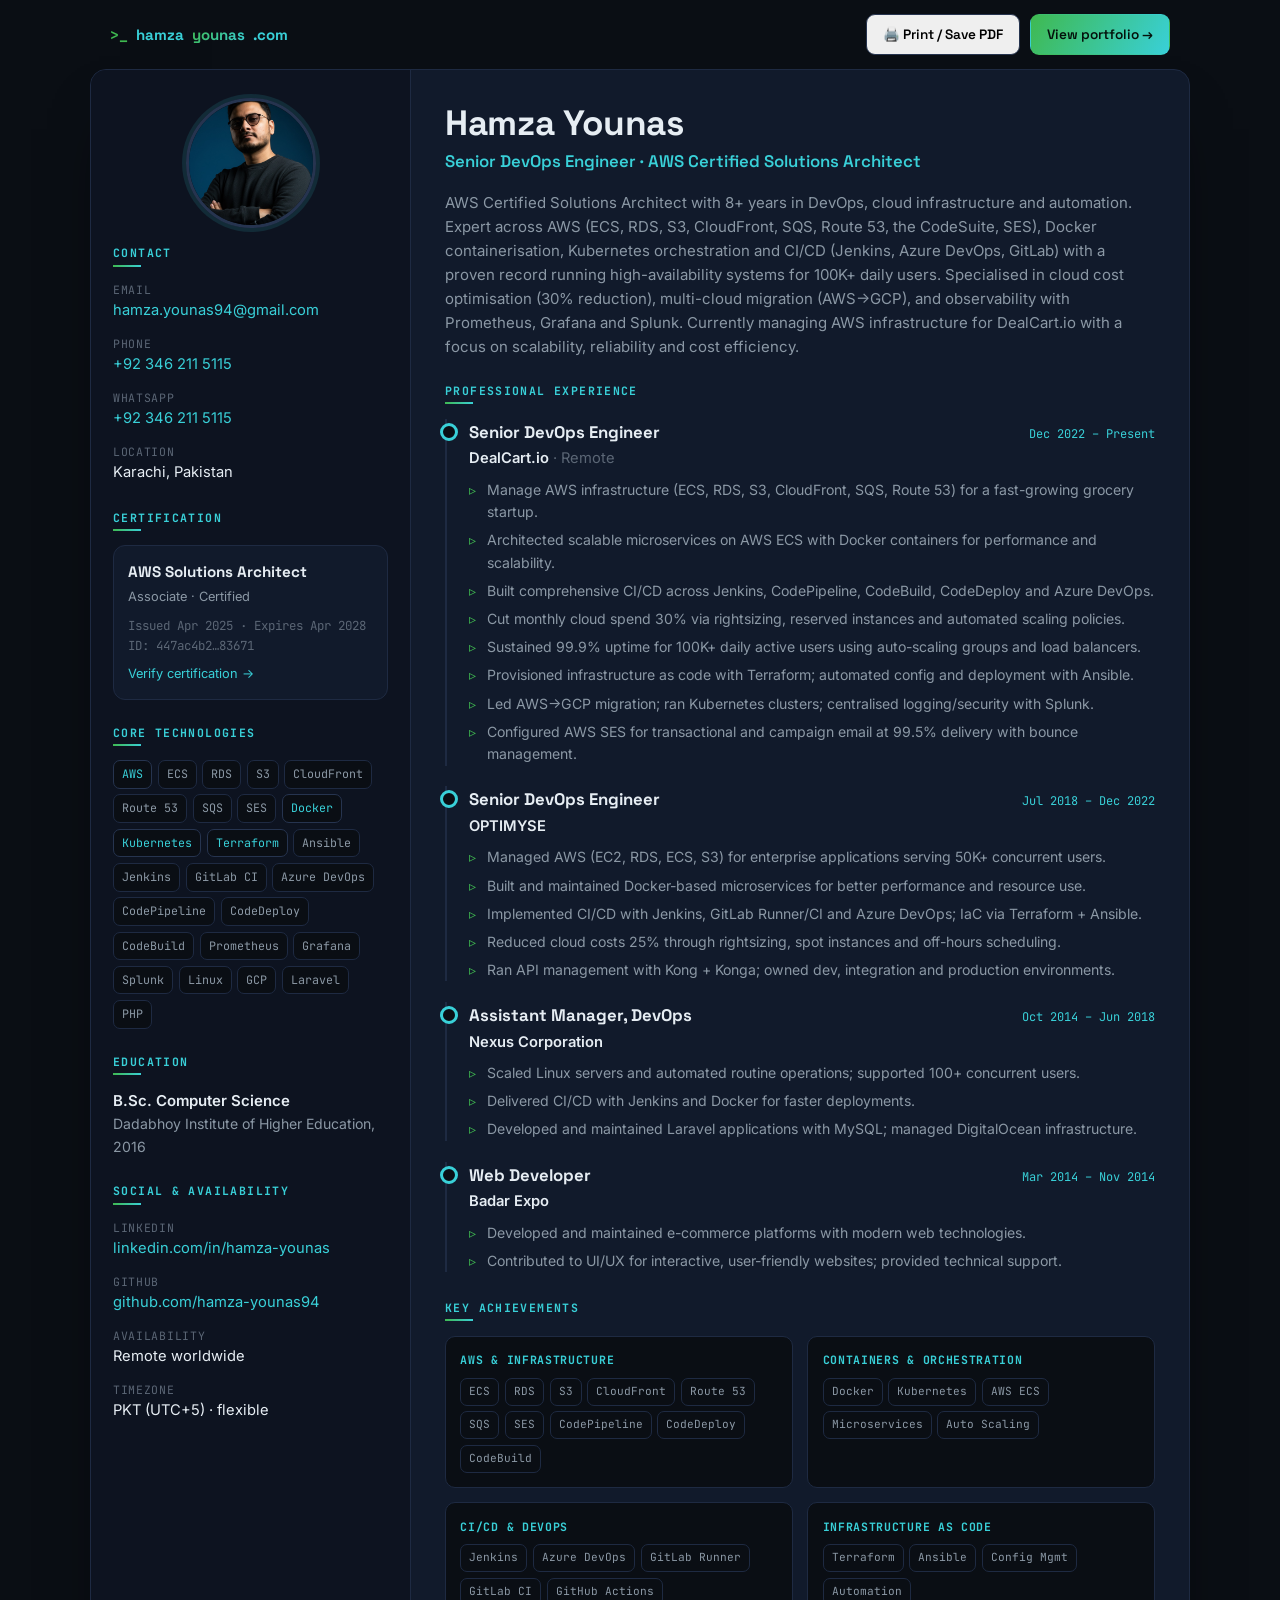
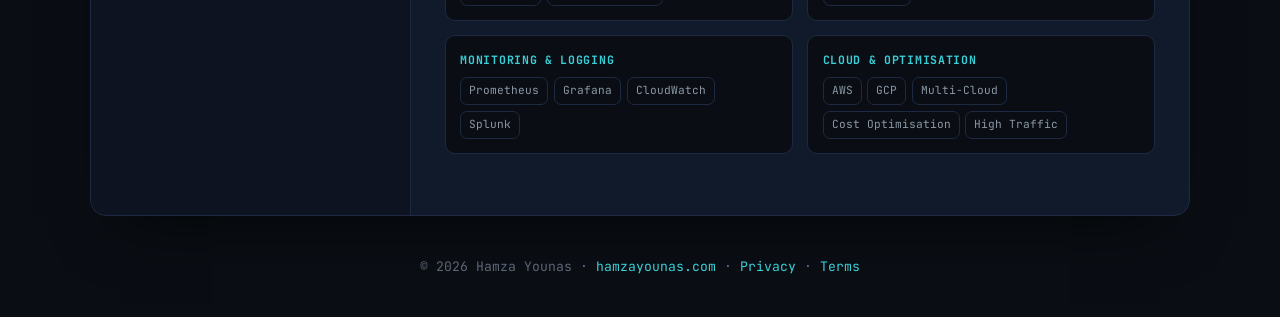
==== dev/index.html @ 01f4c27d "Portfolio (hamzayounas.com) + redesigned CV (hamzayounas.dev) Static dark DevOps-themed personal sit" ====
<!DOCTYPE html>
<html lang="en">
<head>
<meta charset="utf-8" />
<meta name="viewport" content="width=device-width, initial-scale=1" />
<title>Hamza Younas — CV · Senior DevOps Engineer</title>
<meta name="description" content="Curriculum Vitae of Hamza Younas — Senior DevOps Engineer & AWS Certified Solutions Architect. 8+ years in cloud infrastructure, CI/CD, Kubernetes and automation." />
<meta name="author" content="Hamza Younas" />
<link rel="canonical" href="https://hamzayounas.dev/" />
<link rel="icon" href="data:image/svg+xml,%3Csvg xmlns='http://www.w3.org/2000/svg' viewBox='0 0 64 64'%3E%3Crect width='64' height='64' rx='14' fill='%230a0e14'/%3E%3Ctext x='10' y='44' font-family='monospace' font-size='30' font-weight='700' fill='%2339d0d8'%3E&gt;_%3C/text%3E%3C/svg%3E" type="image/svg+xml" />
<link rel="preconnect" href="https://fonts.googleapis.com" />
<link rel="preconnect" href="https://fonts.gstatic.com" crossorigin />
<link href="https://fonts.googleapis.com/css2?family=Inter:wght@400;500;600;700&family=Space+Grotesk:wght@500;600;700&family=JetBrains+Mono:wght@400;500;700&display=swap" rel="stylesheet" />
<style>
:root{
  --bg:#0a0e14; --paper:#111a2b; --side:#0d1320; --line:#1e2a42; --line-2:#26344f;
  --ink:#e6edf3; --muted:#8b98a5; --faint:#5b6675;
  --green:#3fb950; --cyan:#39d0d8; --amber:#f0b429;
  --grad:linear-gradient(120deg,var(--green),var(--cyan));
  --mono:'JetBrains Mono',ui-monospace,Menlo,monospace;
  --sans:'Inter',-apple-system,BlinkMacSystemFont,'Segoe UI',sans-serif;
  --head:'Space Grotesk',var(--sans);
}
*{box-sizing:border-box;margin:0;padding:0}
body{background:var(--bg);color:var(--ink);font-family:var(--sans);font-size:15px;line-height:1.6;-webkit-font-smoothing:antialiased}
a{color:var(--cyan);text-decoration:none;transition:color .2s}
a:hover{color:var(--green)}
h1,h2,h3{font-family:var(--head);letter-spacing:-.01em;line-height:1.2}
.accent{background:var(--grad);-webkit-background-clip:text;background-clip:text;-webkit-text-fill-color:transparent}
strong{color:#fff;font-weight:600}

/* toolbar */
.toolbar{max-width:1100px;margin:0 auto;padding:14px 20px;display:flex;justify-content:space-between;align-items:center;gap:1rem;flex-wrap:wrap}
.toolbar .home{font-family:var(--head);font-weight:700;display:flex;align-items:center;gap:.5rem}
.toolbar .home .mk{font-family:var(--mono);color:var(--green)}
.tb-actions{display:flex;gap:.6rem}
.btn{font-family:var(--head);font-weight:600;font-size:.85rem;padding:.55rem 1rem;border-radius:9px;border:1px solid var(--line-2);cursor:pointer;transition:all .2s;display:inline-flex;align-items:center;gap:.4rem}
.btn:hover{border-color:var(--cyan);transform:translateY(-1px)}
.btn-solid{background:var(--grad);color:#04110b;border-color:transparent}

/* page */
.page{max-width:1100px;margin:0 auto 40px;background:var(--paper);border:1px solid var(--line);border-radius:16px;overflow:hidden;display:grid;grid-template-columns:320px 1fr;box-shadow:0 30px 60px -30px rgba(0,0,0,.8)}
.side{background:var(--side);border-right:1px solid var(--line);padding:28px 22px}
.main{padding:32px 34px}

/* sidebar */
.photo{display:flex;justify-content:center;margin-bottom:18px}
.photo img{width:130px;height:130px;border-radius:50%;object-fit:cover;border:3px solid var(--line-2);box-shadow:0 0 0 4px rgba(57,208,216,.12)}
.side h3,.main h2{font-family:var(--mono);font-size:.72rem;letter-spacing:.12em;text-transform:uppercase;color:var(--cyan);margin-bottom:.9rem;position:relative;padding-bottom:.4rem}
.side h3::after,.main h2::after{content:"";position:absolute;left:0;bottom:0;width:28px;height:2px;background:var(--grad)}
.side section{margin-bottom:26px}
.kv{margin-bottom:12px}
.kv .k{font-size:.72rem;color:var(--faint);text-transform:uppercase;letter-spacing:.06em;font-family:var(--mono)}
.kv .v{color:var(--ink);font-size:.92rem;word-break:break-word}
.kv .v a{word-break:break-word}

.cert{background:var(--paper);border:1px solid var(--line);border-radius:12px;padding:14px;margin-bottom:6px}
.cert .ct{font-family:var(--head);font-weight:700;font-size:.95rem}
.cert .cs{color:var(--muted);font-size:.8rem;margin:.15rem 0 .5rem}
.cert .cd{font-size:.78rem;color:var(--faint);font-family:var(--mono)}
.cert a{font-size:.8rem;display:inline-block;margin-top:.5rem}

.taglist{display:flex;flex-wrap:wrap;gap:.35rem}
.taglist span{font-family:var(--mono);font-size:.73rem;color:var(--muted);background:var(--bg);border:1px solid var(--line);border-radius:7px;padding:.25rem .5rem}
.taglist span.hot{color:var(--cyan);border-color:var(--line-2)}

/* main */
.hero-name{font-size:2.2rem;font-weight:700;margin-bottom:.2rem}
.hero-role{font-family:var(--head);font-weight:600;color:var(--cyan);font-size:1.05rem;margin-bottom:1rem}
.summary{color:var(--muted);margin-bottom:1.6rem}
.main section{margin-bottom:1.8rem}

.job{position:relative;padding-left:22px;margin-bottom:1.3rem;border-left:2px solid var(--line)}
.job::before{content:"";position:absolute;left:-7px;top:4px;width:12px;height:12px;border-radius:50%;background:var(--bg);border:3px solid var(--cyan)}
.job:last-child{margin-bottom:0}
.job .jh{display:flex;justify-content:space-between;align-items:baseline;flex-wrap:wrap;gap:.3rem}
.job .jt{font-family:var(--head);font-weight:700;font-size:1.05rem}
.job .jw{font-family:var(--mono);font-size:.75rem;color:var(--cyan);white-space:nowrap}
.job .jc{font-weight:600;color:var(--ink);margin:.1rem 0 .5rem;font-size:.92rem}
.job .jc .loc{color:var(--faint);font-weight:400}
.job ul{list-style:none;display:flex;flex-direction:column;gap:.35rem}
.job li{color:var(--muted);font-size:.88rem;padding-left:1.1rem;position:relative}
.job li::before{content:"▹";position:absolute;left:0;color:var(--green)}

.edu-item .d{font-weight:600}
.edu-item .s{color:var(--muted);font-size:.88rem}

.ach{display:grid;grid-template-columns:1fr 1fr;gap:.9rem}
.ach .box{background:var(--bg);border:1px solid var(--line);border-radius:10px;padding:.9rem}
.ach .box h4{font-family:var(--mono);font-size:.72rem;color:var(--cyan);text-transform:uppercase;letter-spacing:.06em;margin-bottom:.5rem}
.ach .box .taglist span{font-size:.7rem}

.footer-note{max-width:1100px;margin:0 auto 40px;text-align:center;color:var(--faint);font-size:.82rem;font-family:var(--mono)}
.footer-note a{color:var(--cyan)}

@media (max-width:820px){
  .page{grid-template-columns:1fr}
  .side{border-right:0;border-bottom:1px solid var(--line)}
  .ach{grid-template-columns:1fr}
}

/* ============ PRINT (clean light A4) ============ */
@media print{
  @page{margin:12mm}
  *{-webkit-print-color-adjust:exact;print-color-adjust:exact}
  body{background:#fff;color:#1e293b;font-size:11px}
  .toolbar,.footer-note{display:none !important}
  .accent{-webkit-text-fill-color:#0f766e;color:#0f766e}
  .page{max-width:100%;margin:0;border:0;border-radius:0;box-shadow:none;background:#fff;grid-template-columns:250px 1fr}
  .side{background:#f1f5f9;border-right:1px solid #e2e8f0;padding:16px}
  .main{padding:16px 20px}
  .side h3,.main h2{color:#0f766e}
  .side h3::after,.main h2::after,.job .jt,.hero-name{background:none}
  .hero-name{color:#0f172a;-webkit-text-fill-color:#0f172a}
  .hero-role{color:#0f766e}
  .summary,.job li,.kv .v,.edu-item .s,.side .cert .cs{color:#334155}
  .kv .k,.job .jw,.side h3{color:#0f766e}
  .cert,.taglist span,.job li,.ach .box,.taglist span.hot{background:#fff !important;border-color:#e2e8f0 !important;color:#334155 !important}
  .taglist span{color:#334155 !important}
  .job{border-left-color:#cbd5e1}
  .job::before{border-color:#0f766e;background:#fff}
  .job .jc,.job .jt{color:#0f172a}
  .photo img{border-color:#cbd5e1;box-shadow:none}
  a{color:#0f766e}
}
</style>
</head>
<body>

<div class="toolbar">
  <a class="home" href="https://hamzayounas.com"><span class="mk">&gt;_</span> hamza<span class="accent">younas</span>.com</a>
  <div class="tb-actions">
    <button class="btn" onclick="window.print()">🖨️ Print / Save PDF</button>
    <a class="btn btn-solid" href="https://hamzayounas.com">View portfolio →</a>
  </div>
</div>

<div class="page">
  <!-- ===== SIDEBAR ===== -->
  <aside class="side">
    <div class="photo"><img src="hamza.jpeg" alt="Hamza Younas" /></div>

    <section>
      <h3>Contact</h3>
      <div class="kv"><div class="k">Email</div><div class="v"><a href="mailto:hamza.younas94@gmail.com">hamza.younas94@gmail.com</a></div></div>
      <div class="kv"><div class="k">Phone</div><div class="v"><a href="tel:+923462115115">+92 346 211 5115</a></div></div>
      <div class="kv"><div class="k">WhatsApp</div><div class="v"><a href="https://wa.me/923462115115">+92 346 211 5115</a></div></div>
      <div class="kv"><div class="k">Location</div><div class="v">Karachi, Pakistan</div></div>
    </section>

    <section>
      <h3>Certification</h3>
      <div class="cert">
        <div class="ct">AWS Solutions Architect</div>
        <div class="cs">Associate · Certified</div>
        <div class="cd">Issued Apr 2025 · Expires Apr 2028</div>
        <div class="cd">ID: 447ac4b2…83671</div>
        <a href="https://cp.certmetrics.com/amazon/en/public/verify/credential/447ac4b2319e4b5f95cba9572db83671" target="_blank" rel="noopener">Verify certification →</a>
      </div>
    </section>

    <section>
      <h3>Core Technologies</h3>
      <div class="taglist">
        <span class="hot">AWS</span><span>ECS</span><span>RDS</span><span>S3</span><span>CloudFront</span>
        <span>Route 53</span><span>SQS</span><span>SES</span><span class="hot">Docker</span><span class="hot">Kubernetes</span>
        <span class="hot">Terraform</span><span>Ansible</span><span>Jenkins</span><span>GitLab CI</span><span>Azure DevOps</span>
        <span>CodePipeline</span><span>CodeDeploy</span><span>CodeBuild</span><span>Prometheus</span><span>Grafana</span>
        <span>Splunk</span><span>Linux</span><span>GCP</span><span>Laravel</span><span>PHP</span>
      </div>
    </section>

    <section>
      <h3>Education</h3>
      <div class="edu-item">
        <div class="d">B.Sc. Computer Science</div>
        <div class="s">Dadabhoy Institute of Higher Education, 2016</div>
      </div>
    </section>

    <section>
      <h3>Social &amp; Availability</h3>
      <div class="kv"><div class="k">LinkedIn</div><div class="v"><a href="https://www.linkedin.com/in/hamza-younas" target="_blank" rel="noopener">linkedin.com/in/hamza-younas</a></div></div>
      <div class="kv"><div class="k">GitHub</div><div class="v"><a href="https://github.com/hamza-younas94" target="_blank" rel="noopener">github.com/hamza-younas94</a></div></div>
      <div class="kv"><div class="k">Availability</div><div class="v">Remote worldwide</div></div>
      <div class="kv"><div class="k">Timezone</div><div class="v">PKT (UTC+5) · flexible</div></div>
    </section>
  </aside>

  <!-- ===== MAIN ===== -->
  <main class="main">
    <h1 class="hero-name">Hamza Younas</h1>
    <div class="hero-role">Senior DevOps Engineer · AWS Certified Solutions Architect</div>
    <p class="summary">AWS Certified Solutions Architect with 8+ years in DevOps, cloud infrastructure and automation. Expert across AWS (ECS, RDS, S3, CloudFront, SQS, Route 53, the CodeSuite, SES), Docker containerisation, Kubernetes orchestration and CI/CD (Jenkins, Azure DevOps, GitLab) with a proven record running high-availability systems for 100K+ daily users. Specialised in cloud cost optimisation (30% reduction), multi-cloud migration (AWS→GCP), and observability with Prometheus, Grafana and Splunk. Currently managing AWS infrastructure for DealCart.io with a focus on scalability, reliability and cost efficiency.</p>

    <section>
      <h2>Professional Experience</h2>

      <div class="job">
        <div class="jh"><div class="jt">Senior DevOps Engineer</div><div class="jw">Dec 2022 – Present</div></div>
        <div class="jc">DealCart.io <span class="loc">· Remote</span></div>
        <ul>
          <li>Manage AWS infrastructure (ECS, RDS, S3, CloudFront, SQS, Route 53) for a fast-growing grocery startup.</li>
          <li>Architected scalable microservices on AWS ECS with Docker containers for performance and scalability.</li>
          <li>Built comprehensive CI/CD across Jenkins, CodePipeline, CodeBuild, CodeDeploy and Azure DevOps.</li>
          <li>Cut monthly cloud spend 30% via rightsizing, reserved instances and automated scaling policies.</li>
          <li>Sustained 99.9% uptime for 100K+ daily active users using auto-scaling groups and load balancers.</li>
          <li>Provisioned infrastructure as code with Terraform; automated config and deployment with Ansible.</li>
          <li>Led AWS→GCP migration; ran Kubernetes clusters; centralised logging/security with Splunk.</li>
          <li>Configured AWS SES for transactional and campaign email at 99.5% delivery with bounce management.</li>
        </ul>
      </div>

      <div class="job">
        <div class="jh"><div class="jt">Senior DevOps Engineer</div><div class="jw">Jul 2018 – Dec 2022</div></div>
        <div class="jc">OPTIMYSE</div>
        <ul>
          <li>Managed AWS (EC2, RDS, ECS, S3) for enterprise applications serving 50K+ concurrent users.</li>
          <li>Built and maintained Docker-based microservices for better performance and resource use.</li>
          <li>Implemented CI/CD with Jenkins, GitLab Runner/CI and Azure DevOps; IaC via Terraform + Ansible.</li>
          <li>Reduced cloud costs 25% through rightsizing, spot instances and off-hours scheduling.</li>
          <li>Ran API management with Kong + Konga; owned dev, integration and production environments.</li>
        </ul>
      </div>

      <div class="job">
        <div class="jh"><div class="jt">Assistant Manager, DevOps</div><div class="jw">Oct 2014 – Jun 2018</div></div>
        <div class="jc">Nexus Corporation</div>
        <ul>
          <li>Scaled Linux servers and automated routine operations; supported 100+ concurrent users.</li>
          <li>Delivered CI/CD with Jenkins and Docker for faster deployments.</li>
          <li>Developed and maintained Laravel applications with MySQL; managed DigitalOcean infrastructure.</li>
        </ul>
      </div>

      <div class="job">
        <div class="jh"><div class="jt">Web Developer</div><div class="jw">Mar 2014 – Nov 2014</div></div>
        <div class="jc">Badar Expo</div>
        <ul>
          <li>Developed and maintained e-commerce platforms with modern web technologies.</li>
          <li>Contributed to UI/UX for interactive, user-friendly websites; provided technical support.</li>
        </ul>
      </div>
    </section>

    <section>
      <h2>Key Achievements</h2>
      <div class="ach">
        <div class="box"><h4>AWS &amp; Infrastructure</h4><div class="taglist"><span>ECS</span><span>RDS</span><span>S3</span><span>CloudFront</span><span>Route 53</span><span>SQS</span><span>SES</span><span>CodePipeline</span><span>CodeDeploy</span><span>CodeBuild</span></div></div>
        <div class="box"><h4>Containers &amp; Orchestration</h4><div class="taglist"><span>Docker</span><span>Kubernetes</span><span>AWS ECS</span><span>Microservices</span><span>Auto Scaling</span></div></div>
        <div class="box"><h4>CI/CD &amp; DevOps</h4><div class="taglist"><span>Jenkins</span><span>Azure DevOps</span><span>GitLab Runner</span><span>GitLab CI</span><span>GitHub Actions</span></div></div>
        <div class="box"><h4>Infrastructure as Code</h4><div class="taglist"><span>Terraform</span><span>Ansible</span><span>Config Mgmt</span><span>Automation</span></div></div>
        <div class="box"><h4>Monitoring &amp; Logging</h4><div class="taglist"><span>Prometheus</span><span>Grafana</span><span>CloudWatch</span><span>Splunk</span></div></div>
        <div class="box"><h4>Cloud &amp; Optimisation</h4><div class="taglist"><span>AWS</span><span>GCP</span><span>Multi-Cloud</span><span>Cost Optimisation</span><span>High Traffic</span></div></div>
      </div>
    </section>
  </main>
</div>

<p class="footer-note">© <span id="yr"></span> Hamza Younas · <a href="https://hamzayounas.com">hamzayounas.com</a> · <a href="privacy-policy.html">Privacy</a> · <a href="terms-of-service.html">Terms</a></p>
<script>document.getElementById('yr').textContent=new Date().getFullYear();</script>
</body>
</html>
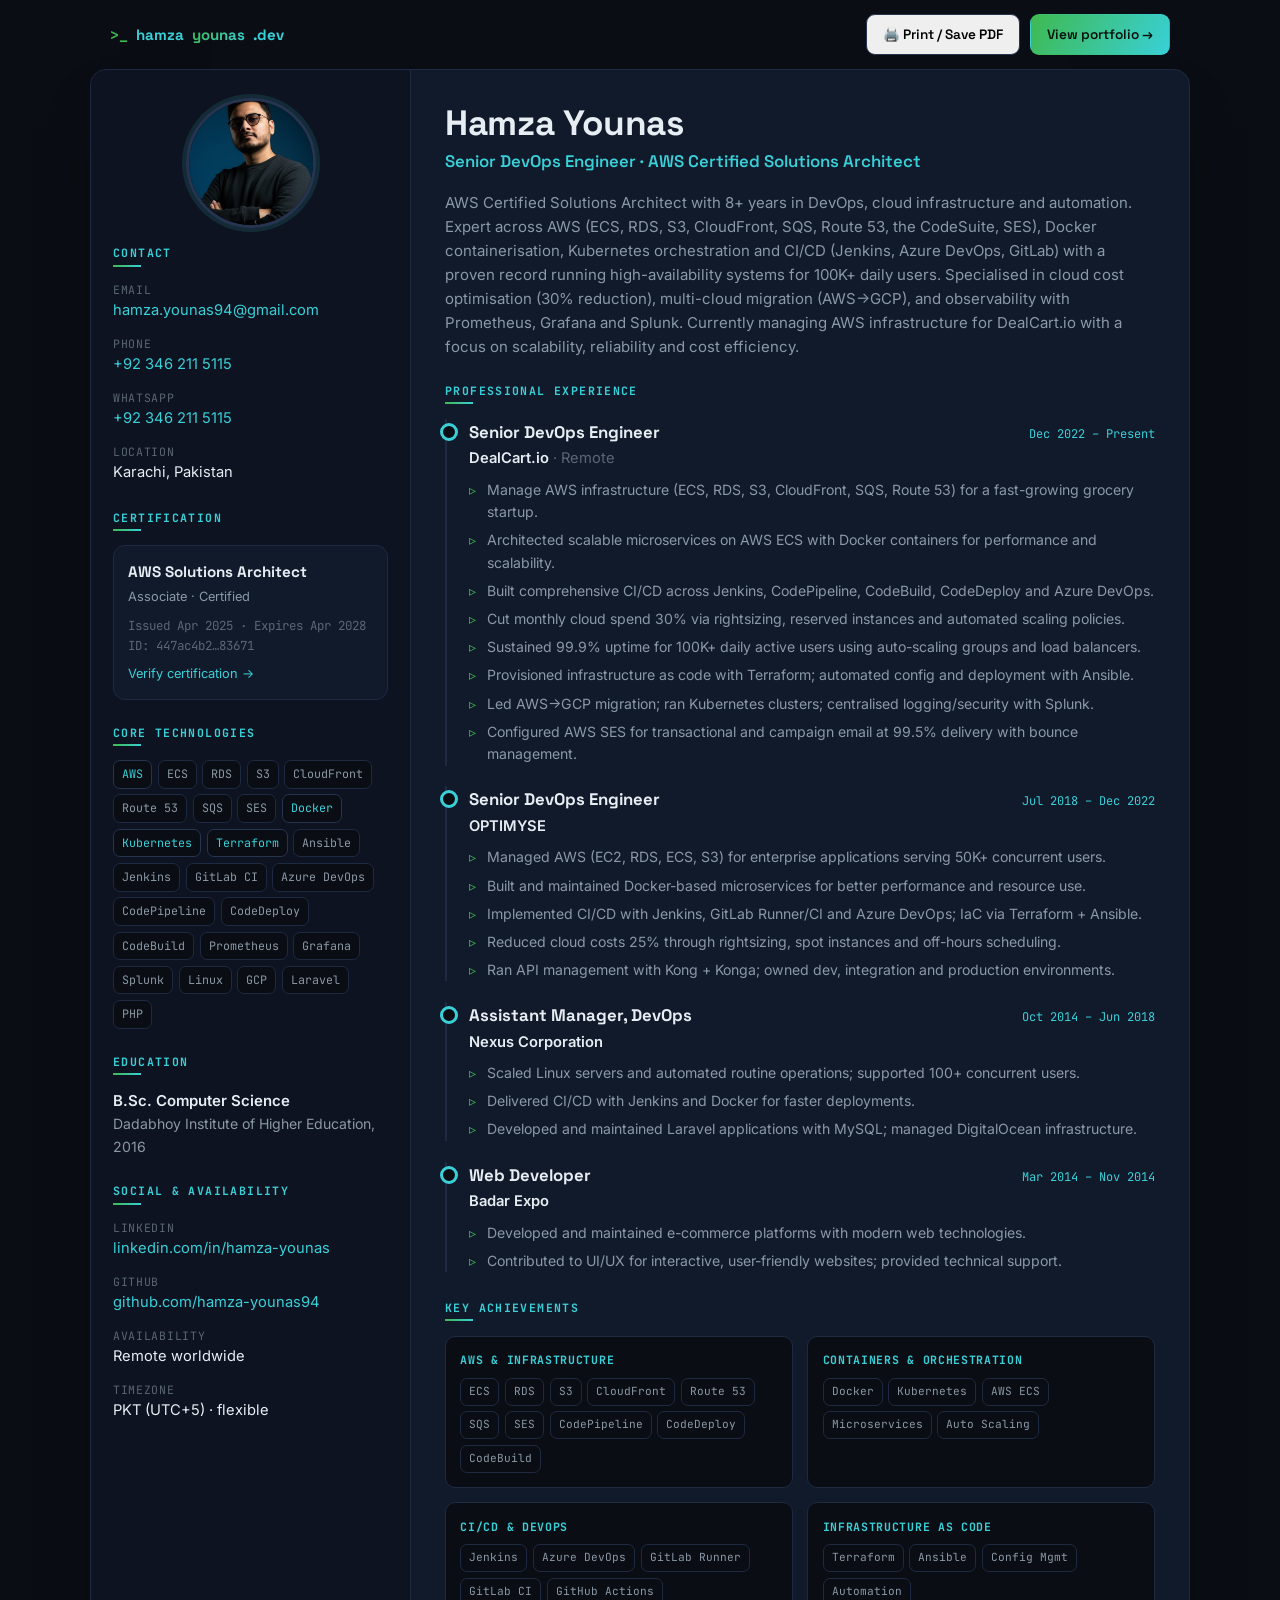
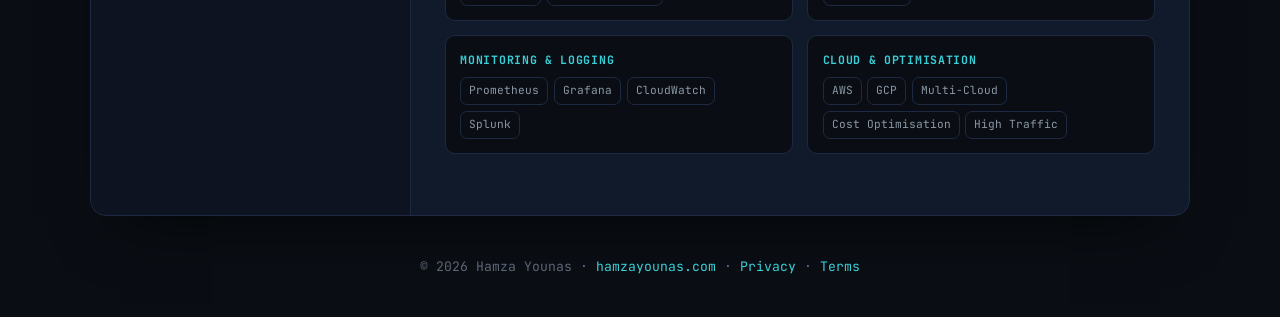
==== commit 75b8323e: "Fix header wordmark to show each site's own domain - dev/ header showed hamzayounas.com while on .de" ====
--- a/dev/index.html
+++ b/dev/index.html
@@ -128,7 +128,7 @@
 <body>
 
 <div class="toolbar">
-  <a class="home" href="https://hamzayounas.com"><span class="mk">&gt;_</span> hamza<span class="accent">younas</span>.com</a>
+  <a class="home" href="/"><span class="mk">&gt;_</span> hamza<span class="accent">younas</span>.dev</a>
   <div class="tb-actions">
     <button class="btn" onclick="window.print()">🖨️ Print / Save PDF</button>
     <a class="btn btn-solid" href="https://hamzayounas.com">View portfolio →</a>
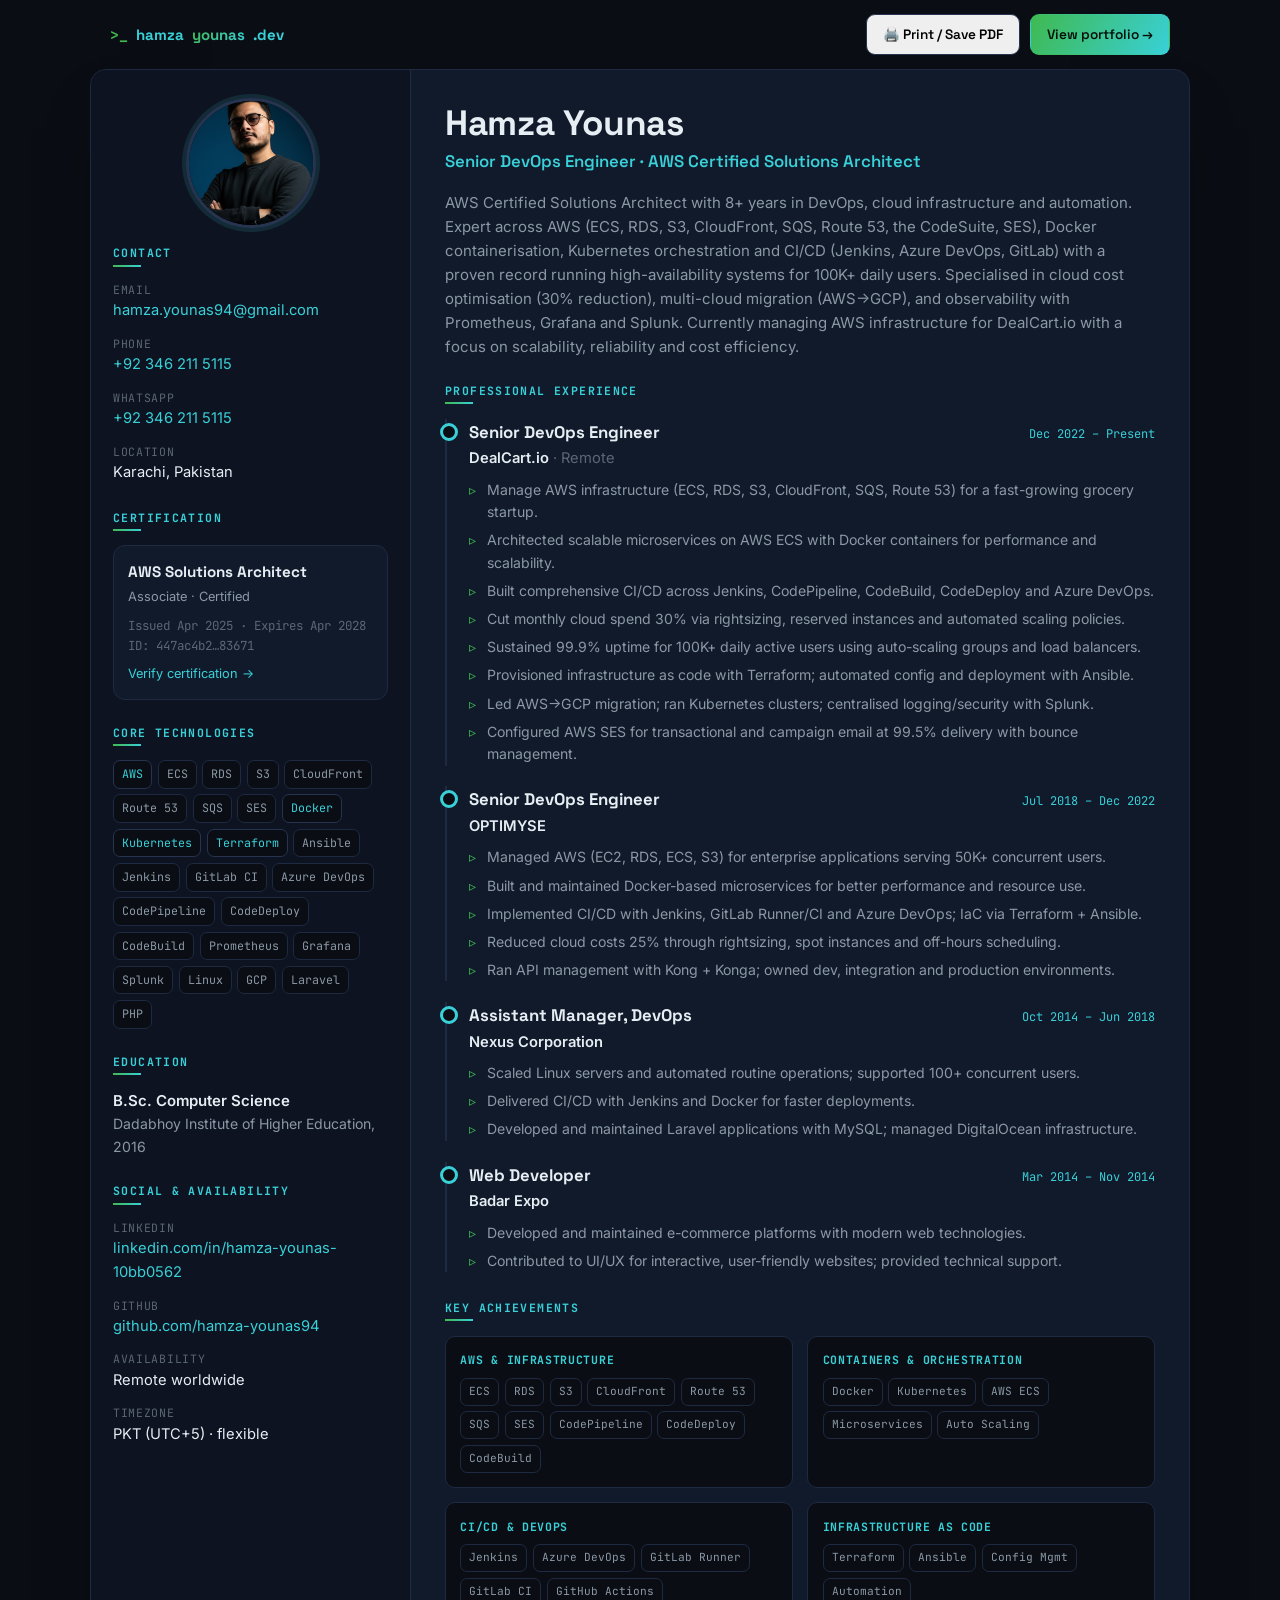
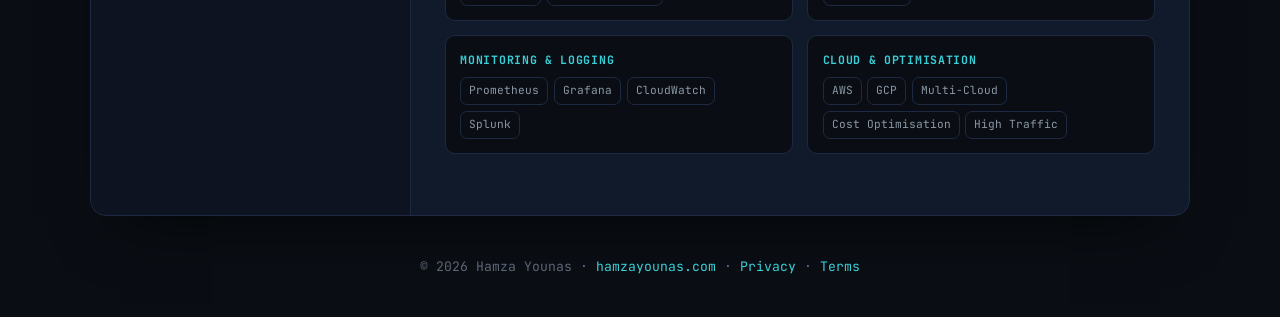
==== commit 2854c424: "Enhance portfolio animations and SEO" ====
--- a/dev/index.html
+++ b/dev/index.html
@@ -6,7 +6,51 @@
 <title>Hamza Younas — CV · Senior DevOps Engineer</title>
 <meta name="description" content="Curriculum Vitae of Hamza Younas — Senior DevOps Engineer & AWS Certified Solutions Architect. 8+ years in cloud infrastructure, CI/CD, Kubernetes and automation." />
 <meta name="author" content="Hamza Younas" />
+<meta name="robots" content="index, follow, max-image-preview:large" />
+<meta name="theme-color" content="#0a0e14" />
+<meta name="keywords" content="Hamza Younas CV, DevOps Engineer resume, AWS Certified Solutions Architect, Cloud Engineer, Kubernetes, Terraform, CI/CD, SRE" />
 <link rel="canonical" href="https://hamzayounas.dev/" />
+
+<!-- Open Graph -->
+<meta property="og:type" content="profile" />
+<meta property="og:site_name" content="Hamza Younas" />
+<meta property="og:title" content="Hamza Younas — CV · Senior DevOps Engineer" />
+<meta property="og:description" content="Curriculum Vitae of Hamza Younas — Senior DevOps Engineer & AWS Certified Solutions Architect. 8+ years in cloud infrastructure, CI/CD, Kubernetes and automation." />
+<meta property="og:url" content="https://hamzayounas.dev/" />
+<meta property="og:image" content="https://hamzayounas.dev/og.jpg" />
+<meta property="og:image:width" content="1200" />
+<meta property="og:image:height" content="630" />
+<meta property="og:image:alt" content="Hamza Younas — Senior DevOps Engineer, AWS Certified Solutions Architect" />
+<meta name="twitter:card" content="summary_large_image" />
+<meta name="twitter:title" content="Hamza Younas — CV · Senior DevOps Engineer" />
+<meta name="twitter:description" content="8+ years in cloud infrastructure, CI/CD, Kubernetes and automation. AWS Certified Solutions Architect." />
+<meta name="twitter:image" content="https://hamzayounas.dev/og.jpg" />
+
+<script type="application/ld+json">
+{
+  "@context": "https://schema.org",
+  "@type": "Person",
+  "name": "Hamza Younas",
+  "jobTitle": "Senior DevOps Engineer",
+  "url": "https://hamzayounas.dev",
+  "sameAs": [
+    "https://hamzayounas.com",
+    "https://www.linkedin.com/in/hamza-younas-10bb0562",
+    "https://github.com/hamza-younas94"
+  ],
+  "email": "mailto:hamza.younas94@gmail.com",
+  "telephone": "+923462115115",
+  "address": { "@type": "PostalAddress", "addressLocality": "Karachi", "addressCountry": "PK" },
+  "alumniOf": { "@type": "CollegeOrUniversity", "name": "Dadabhoy Institute of Higher Education" },
+  "knowsAbout": ["AWS","Kubernetes","Docker","Terraform","CI/CD","DevOps","Cloud Infrastructure","Ansible","Prometheus","Grafana","Jenkins","GitLab"],
+  "hasCredential": {
+    "@type": "EducationalOccupationalCredential",
+    "name": "AWS Certified Solutions Architect – Associate",
+    "credentialCategory": "certification",
+    "recognizedBy": { "@type": "Organization", "name": "Amazon Web Services" }
+  }
+}
+</script>
 <link rel="icon" href="data:image/svg+xml,%3Csvg xmlns='http://www.w3.org/2000/svg' viewBox='0 0 64 64'%3E%3Crect width='64' height='64' rx='14' fill='%230a0e14'/%3E%3Ctext x='10' y='44' font-family='monospace' font-size='30' font-weight='700' fill='%2339d0d8'%3E&gt;_%3C/text%3E%3C/svg%3E" type="image/svg+xml" />
 <link rel="preconnect" href="https://fonts.googleapis.com" />
 <link rel="preconnect" href="https://fonts.gstatic.com" crossorigin />
@@ -180,7 +224,7 @@
 
     <section>
       <h3>Social &amp; Availability</h3>
-      <div class="kv"><div class="k">LinkedIn</div><div class="v"><a href="https://www.linkedin.com/in/hamza-younas" target="_blank" rel="noopener">linkedin.com/in/hamza-younas</a></div></div>
+      <div class="kv"><div class="k">LinkedIn</div><div class="v"><a href="https://www.linkedin.com/in/hamza-younas-10bb0562" target="_blank" rel="noopener">linkedin.com/in/hamza-younas-10bb0562</a></div></div>
       <div class="kv"><div class="k">GitHub</div><div class="v"><a href="https://github.com/hamza-younas94" target="_blank" rel="noopener">github.com/hamza-younas94</a></div></div>
       <div class="kv"><div class="k">Availability</div><div class="v">Remote worldwide</div></div>
       <div class="kv"><div class="k">Timezone</div><div class="v">PKT (UTC+5) · flexible</div></div>
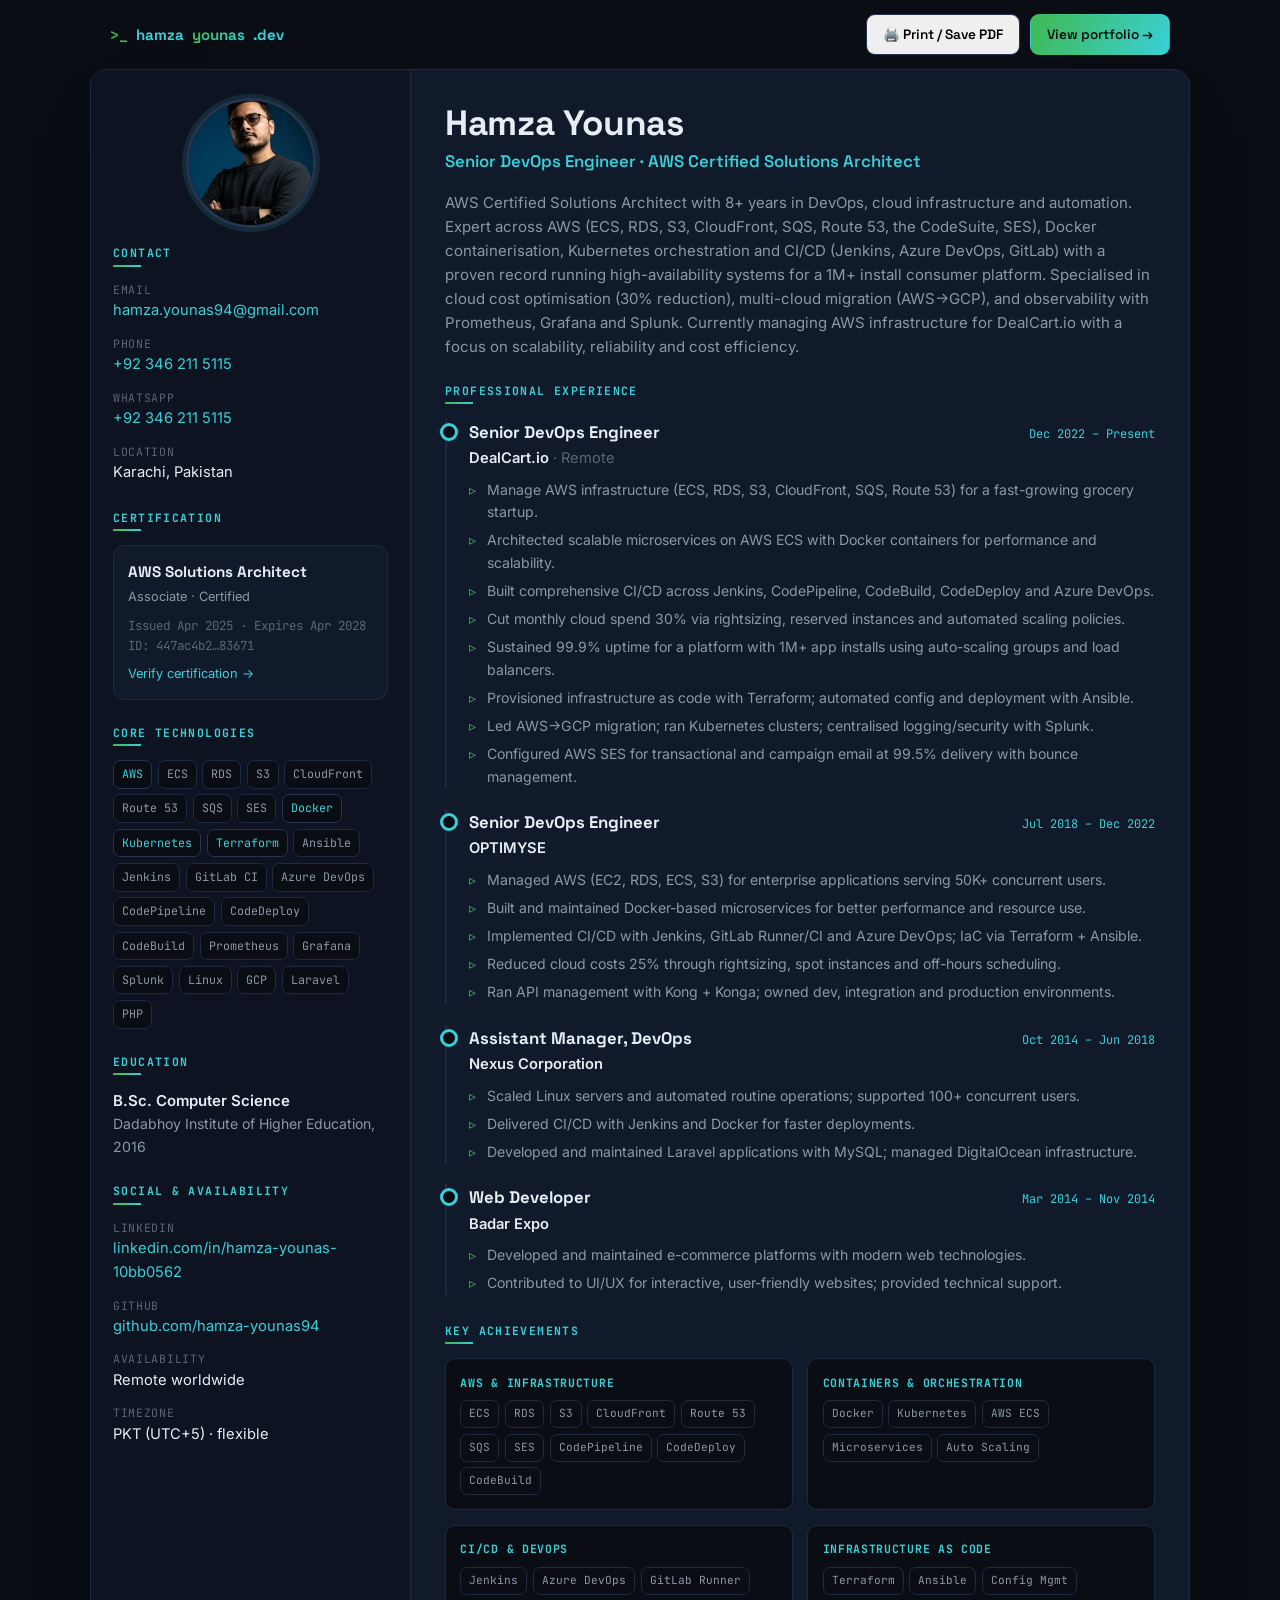
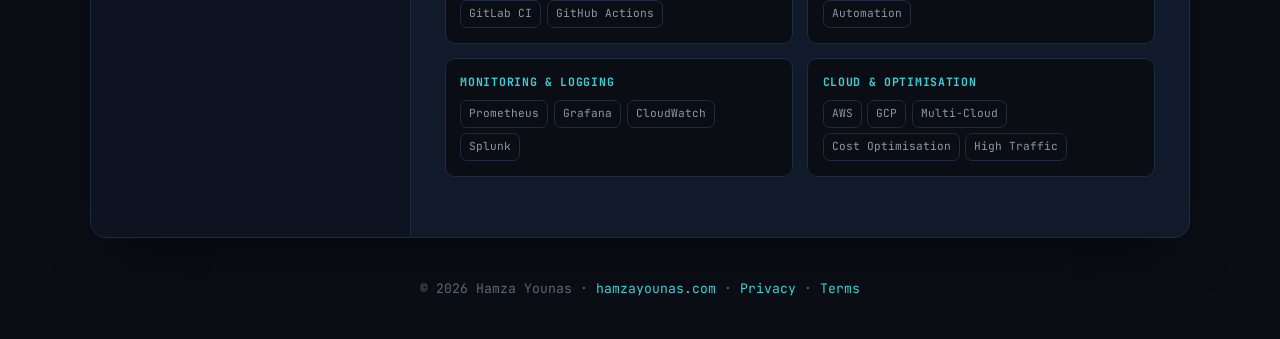
==== commit 0bc0c68f: "Update DealCart scale metric" ====
--- a/dev/index.html
+++ b/dev/index.html
@@ -235,7 +235,7 @@
   <main class="main">
     <h1 class="hero-name">Hamza Younas</h1>
     <div class="hero-role">Senior DevOps Engineer · AWS Certified Solutions Architect</div>
-    <p class="summary">AWS Certified Solutions Architect with 8+ years in DevOps, cloud infrastructure and automation. Expert across AWS (ECS, RDS, S3, CloudFront, SQS, Route 53, the CodeSuite, SES), Docker containerisation, Kubernetes orchestration and CI/CD (Jenkins, Azure DevOps, GitLab) with a proven record running high-availability systems for 100K+ daily users. Specialised in cloud cost optimisation (30% reduction), multi-cloud migration (AWS→GCP), and observability with Prometheus, Grafana and Splunk. Currently managing AWS infrastructure for DealCart.io with a focus on scalability, reliability and cost efficiency.</p>
+    <p class="summary">AWS Certified Solutions Architect with 8+ years in DevOps, cloud infrastructure and automation. Expert across AWS (ECS, RDS, S3, CloudFront, SQS, Route 53, the CodeSuite, SES), Docker containerisation, Kubernetes orchestration and CI/CD (Jenkins, Azure DevOps, GitLab) with a proven record running high-availability systems for a 1M+ install consumer platform. Specialised in cloud cost optimisation (30% reduction), multi-cloud migration (AWS→GCP), and observability with Prometheus, Grafana and Splunk. Currently managing AWS infrastructure for DealCart.io with a focus on scalability, reliability and cost efficiency.</p>
 
     <section>
       <h2>Professional Experience</h2>
@@ -248,7 +248,7 @@
           <li>Architected scalable microservices on AWS ECS with Docker containers for performance and scalability.</li>
           <li>Built comprehensive CI/CD across Jenkins, CodePipeline, CodeBuild, CodeDeploy and Azure DevOps.</li>
           <li>Cut monthly cloud spend 30% via rightsizing, reserved instances and automated scaling policies.</li>
-          <li>Sustained 99.9% uptime for 100K+ daily active users using auto-scaling groups and load balancers.</li>
+          <li>Sustained 99.9% uptime for a platform with 1M+ app installs using auto-scaling groups and load balancers.</li>
           <li>Provisioned infrastructure as code with Terraform; automated config and deployment with Ansible.</li>
           <li>Led AWS→GCP migration; ran Kubernetes clusters; centralised logging/security with Splunk.</li>
           <li>Configured AWS SES for transactional and campaign email at 99.5% delivery with bounce management.</li>
